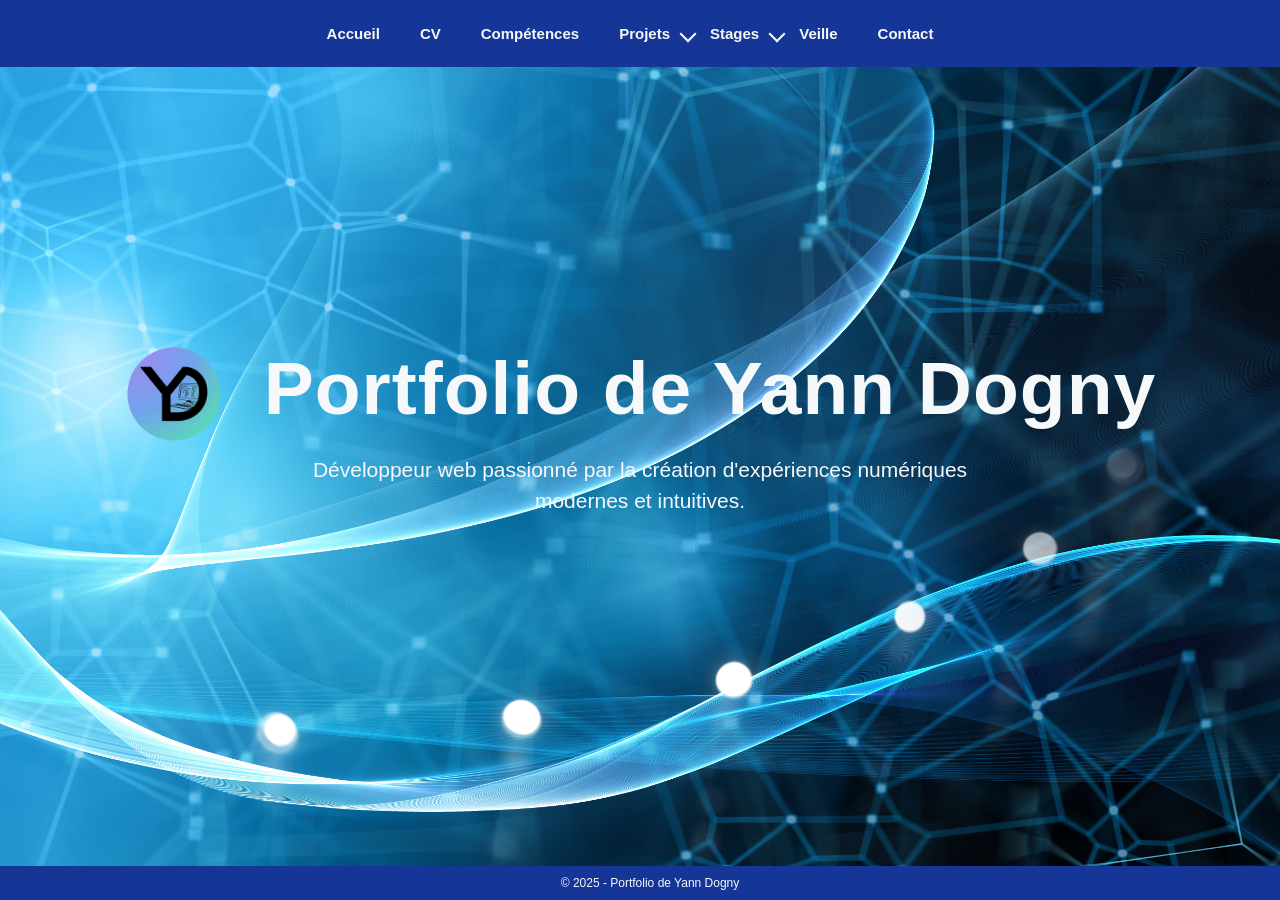
==== index.html @ a9b7611c "Modif menu + ajout des pages aà compléter" ====
<!DOCTYPE html>
<html lang="fr">
<head>
    <meta charset="UTF-8" />
    <meta name="viewport" content="width=device-width, initial-scale=1" />
    <link rel="stylesheet" href="styles/styleAccueil.css" />
    <link rel="icon" type="image/png" href="images/Logo_YD.png" />
    <title>Portfolio - Yann Dogny</title>
</head>
<body>

    <header>
        <nav>
            <ul>
                <li><a href="index.html">Accueil</a></li>
                <li><a href="pages/cv.html">CV</a></li>
                <li><a href="pages/competences.html">Compétences</a></li>
                <li class="menu-item-has-children">
                    <a href="#">Projets <span class="arrow"></span></a>
                    <ul class="sub-menu">
                        <li><a href="pages/projet1.html">Projet 1</a></li>
                        <li><a href="pages/projet2.html">Projet 2</a></li>
                        <li><a href="pages/projet3.html">Projet 3</a></li>
                    </ul>
                </li>
                <li class="menu-item-has-children">
                    <a href="#">Stages <span class="arrow"></span></a>
                    <ul class="sub-menu">
                        <li><a href="pages/stage1.html">Stage 1</a></li>
                        <li><a href="pages/stage2.html">Stage 2</a></li>
                    </ul>
                </li>
                <li><a href="pages/veille.html">Veille</a></li>
                <li><a href="pages/contact.html">Contact</a></li>
            </ul>
        </nav>
    </header>

    <section class="hero">
        <h1>
            <img src="images/Logo_YD.png" alt="Logo" class="logo-hero" />
            Portfolio de Yann Dogny
        </h1>
        <p class="presentation-text">
            Développeur web passionné par la création d'expériences numériques modernes et intuitives.
        </p>
    </section>

    <footer>
        &copy; 2025 - Portfolio de Yann Dogny
    </footer>

    <script>
        document.addEventListener("DOMContentLoaded", function() {
            const menuItems = document.querySelectorAll("nav ul li.menu-item-has-children");

            menuItems.forEach(function(item) {
                const arrow = item.querySelector(".arrow"); // Récupère la flèche

                // Fonction qui gère l'ouverture/fermeture du sous-menu
                function toggleSubMenu(e) {
                    e.stopPropagation(); // Empêcher la propagation de l'événement
                    item.classList.toggle("open");

                    // Fermer les autres sous-menus ouverts
                    menuItems.forEach(function(otherItem) {
                        if (otherItem !== item) {
                            otherItem.classList.remove("open");
                        }
                    });
                }

                // Ajouter un événement de clic sur la flèche uniquement
                if (arrow) {
                    arrow.addEventListener("click", toggleSubMenu);
                }
            });
        });
    </script>
</body>
</html>
---- styles/styleAccueil.css ----
/* Variables de couleurs et de polices */
:root {
    --texte: #f6f8fa;
    --fond-menu: #163697;
    --texte-font: Arial, sans-serif;
    --menu-sous-fond: #2142a5; /* Fond du sous-menu */
    --menu-sous-texte-hover: #000; /* Couleur texte hover sous-menu */
    --flèche-couleur: #f6f8fa; /* Couleur de la flèche */
}

/* Style de base pour le corps et la page */
html, body {
    height: 100%;
    margin: 0;
    padding: 0;
    font-family: var(--texte-font);
    font-size: 15px;
    color: var(--texte);
    display: flex;
    flex-direction: column;
    min-height: 100vh;
}

/* Header fixé en haut */
header {
    background-color: var(--fond-menu);
    width: 100%;
    text-align: center;
    padding: 15px 0;
    flex-shrink: 0;
    position: fixed;
    top: 0;
    left: 0;
    z-index: 1000;
}

/* Navigation */
nav ul {
    list-style: none;
    padding: 0;
    margin: 0;
    display: flex;
    justify-content: center;
}

nav ul li {
    position: relative;
    margin-right: 20px;
}

/* Style des liens de menu */
nav ul li a {
    text-decoration: none;
    color: var(--texte);
    font-weight: bold;
    padding: 10px;
    display: block;
    position: relative;
}

/* Effet au survol du menu principal */
nav ul li a:hover {
    color: #fff;
    background-color: var(--fond-menu);
}

/* Flèche de type "Swipe Up" */
nav ul li.menu-item-has-children .arrow {
    content: "";
    width: 10px;
    height: 10px;
    border-left: 2px solid var(--flèche-couleur);
    border-bottom: 2px solid var(--flèche-couleur);
    position: absolute;
    right: -24px; /* Positionnement à droite du texte */
    top: 50%;
    transform: translateY(-50%) rotate(-45deg); /* Flèche pointant vers le bas au départ */
    transition: transform 0.3s ease;
    margin-right: 10px; /* Ajout d'un espace de 5px à droite de la flèche */
}

/* Lorsque le menu est ouvert, on fait tourner la flèche pour qu'elle pointe vers le haut */
nav ul li.menu-item-has-children.open .arrow {
    transform: translateY(-50%) rotate(135deg); /* Flèche pointe vers le haut */
}

/* Apparence du sous-menu (masqué par défaut) */
nav ul li .sub-menu {
    display: none;
    position: absolute;
    top: 100%;
    left: 0;
    background-color: var(--menu-sous-fond);
    box-shadow: 0 8px 16px rgba(0, 0, 0, 0.1);
    padding: 10px 0;
    list-style-type: none;
    margin: 0;
    width: 220px;
    border-radius: 4px; /* Coins arrondis pour un meilleur design */
    opacity: 0; /* Initialement invisible */
    transition: opacity 0.3s ease; /* Animation pour un déploiement fluide */
}

/* Afficher le sous-menu lorsque le parent est ouvert (via la classe "open") */
nav ul li.open .sub-menu {
    display: block;
    opacity: 1;
}

/* Style des éléments du sous-menu */
nav ul li .sub-menu li a {
    padding: 8px 20px;
    font-weight: normal;
    color: var(--texte);
    display: block;
}

/* Effet de survol du sous-menu */
nav ul li .sub-menu li a:hover {
    background-color: #f0f0f0;
    color: var(--menu-sous-texte-hover);
}

/* Footer fixé en bas */
footer {
    background-color: var(--fond-menu);
    text-align: center;
    padding: 10px;
    font-size: 12px;
    color: var(--texte);
    flex-shrink: 0;
    position: fixed;
    bottom: 0;
    width: 100%;
}

/* Section Hero avec image de fond */
.hero {
    background: url("../images/fond.jpg") no-repeat center center;
    background-size: cover;
    flex-grow: 1;
    margin: 0;
    display: flex;
    flex-direction: column;
    justify-content: center;
    align-items: center;
    box-shadow: 0 4px 24px rgba(30,44,84,0.18);
    text-align: center;
    padding-bottom: 40px;
}

/* Titre principal */
.hero h1 {
    color: var(--texte);
    font-size: 5rem;
    margin: 0 0 10px 0;
    letter-spacing: 1px;
    font-family: Impact, sans-serif;
}

/* Logo dans le h1 */
.logo-hero {
    height: 100px;
    width: 100px;
    vertical-align: middle;
    margin-right: 18px;
}

/* Texte de présentation */
.presentation-text {
    color: var(--texte);
    font-size: 1.4rem;
    max-width: 700px;
    line-height: 1.5;
    margin: 0 20px;
}
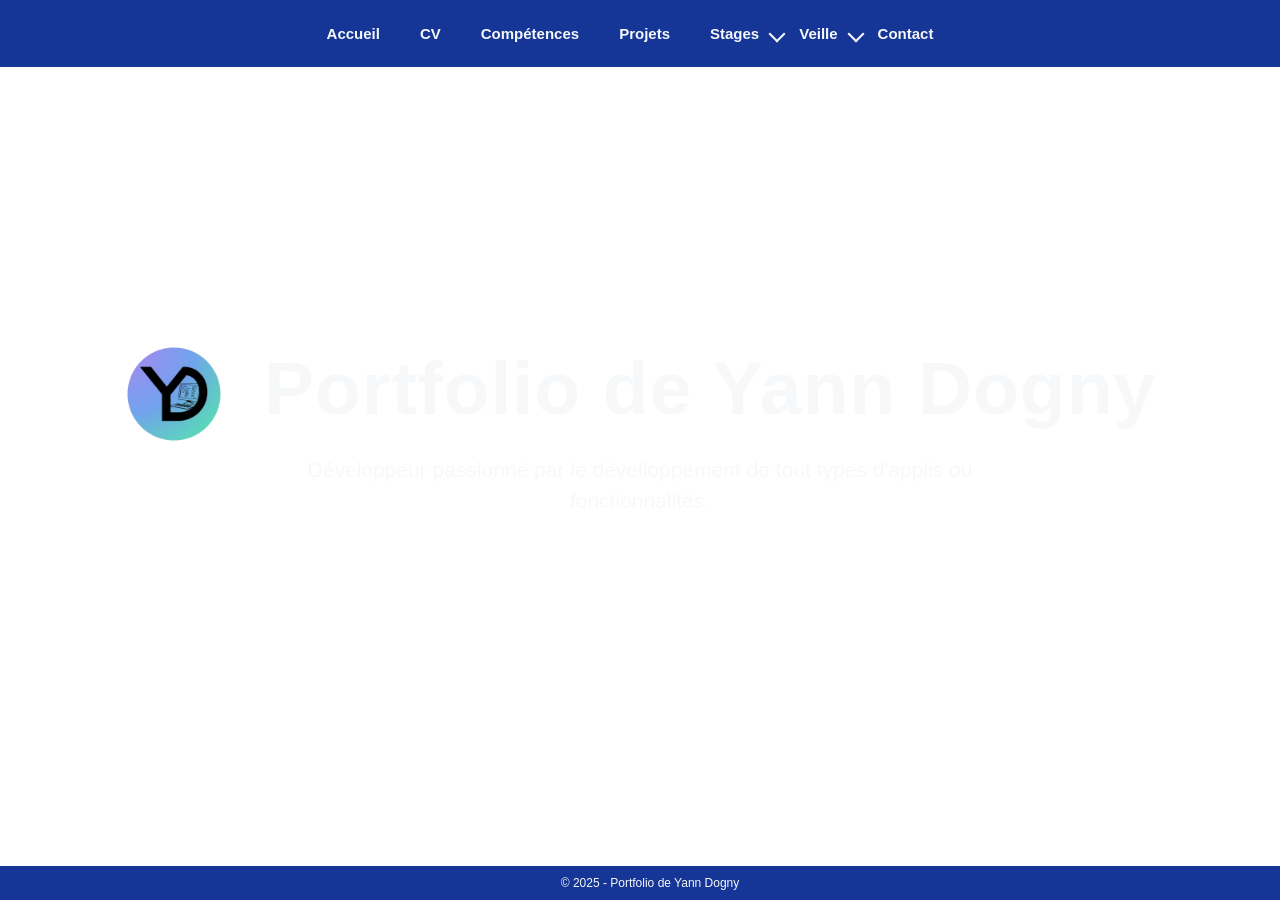
==== commit cdf7fcf1: "ajout diverse page + à finir chaque page et détails" ====
--- a/index.html
+++ b/index.html
@@ -15,22 +15,22 @@
                 <li><a href="index.html">Accueil</a></li>
                 <li><a href="pages/cv.html">CV</a></li>
                 <li><a href="pages/competences.html">Compétences</a></li>
+                <li><a href="pages/projets.html">Projets</span></a></li>
                 <li class="menu-item-has-children">
-                    <a href="#">Projets <span class="arrow"></span></a>
+                        <a href="pages/stages.html">Stages</a>
+                        <span class="arrow"></span>
                     <ul class="sub-menu">
-                        <li><a href="pages/projet1.html">Projet 1</a></li>
-                        <li><a href="pages/projet2.html">Projet 2</a></li>
-                        <li><a href="pages/projet3.html">Projet 3</a></li>
+                        <li><a href="pages/stage1.html">Campus Connecté</a></li>
+                        <li><a href="pages/stage2.html">Stage 2</a></li>
                     </ul>
                 </li>
                 <li class="menu-item-has-children">
-                    <a href="#">Stages <span class="arrow"></span></a>
+                    <a href="#">Veille <span class="arrow"></span></a>
                     <ul class="sub-menu">
-                        <li><a href="pages/stage1.html">Stage 1</a></li>
-                        <li><a href="pages/stage2.html">Stage 2</a></li>
+                        <li><a href="pages/veille1.html">Veille 1ère année</a></li>
+                        <li><a href="pages/veille2.html">Veille 2ème année</a></li>
                     </ul>
                 </li>
-                <li><a href="pages/veille.html">Veille</a></li>
                 <li><a href="pages/contact.html">Contact</a></li>
             </ul>
         </nav>
@@ -42,10 +42,9 @@
             Portfolio de Yann Dogny
         </h1>
         <p class="presentation-text">
-            Développeur web passionné par la création d'expériences numériques modernes et intuitives.
+            Développeur passionné par le dévelloppement de tout types d'applis ou fonctionnalités.
         </p>
     </section>
-
     <footer>
         &copy; 2025 - Portfolio de Yann Dogny
     </footer>
--- a/styles/styleAccueil.css
+++ b/styles/styleAccueil.css
@@ -136,7 +136,8 @@
 
 /* Section Hero avec image de fond */
 .hero {
-    background: url("../images/fond.jpg") no-repeat center center;
+    background: linear-gradient(#081b575b),
+                url("../images/fond.jpg") no-repeat center center;
     background-size: cover;
     flex-grow: 1;
     margin: 0;
@@ -174,3 +175,4 @@
     line-height: 1.5;
     margin: 0 20px;
 }
+
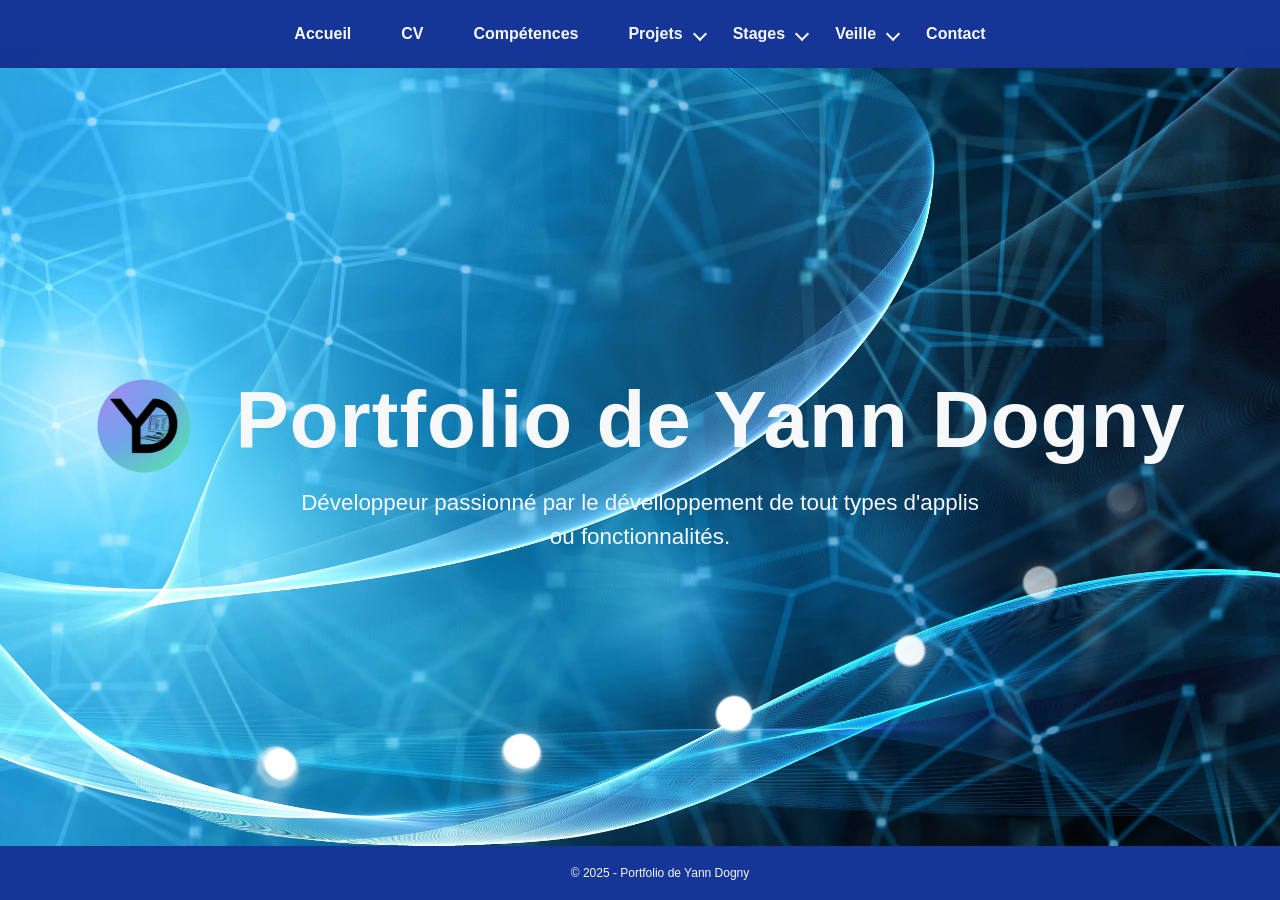
==== commit 0a457ff5: "Avancement du portfolio" ====
--- a/index.html
+++ b/index.html
@@ -6,6 +6,8 @@
     <link rel="stylesheet" href="styles/styleAccueil.css" />
     <link rel="icon" type="image/png" href="images/Logo_YD.png" />
     <title>Portfolio - Yann Dogny</title>
+    <link rel="preload" as="image" href="images/Logo_YD.png">
+    <link rel="preload" as="image" href="images/fond.jpg">
 </head>
 <body>
 
@@ -15,20 +17,26 @@
                 <li><a href="index.html">Accueil</a></li>
                 <li><a href="pages/cv.html">CV</a></li>
                 <li><a href="pages/competences.html">Compétences</a></li>
-                <li><a href="pages/projets.html">Projets</span></a></li>
+                <li class="menu-item-has-children">
+                        <a href="pages/projets.html">Projets</a>
+                        <span class="arrow"></span>
+                    <ul class="sub-menu">
+                        <li><a href="pages/projets/projetFa.html">Projet Fâ</a></li>
+                        <li><a href="pages/projets/gestionCom.html">Gestion Commandes V2</a></li>
+                    </ul>
+                </li>
                 <li class="menu-item-has-children">
                         <a href="pages/stages.html">Stages</a>
                         <span class="arrow"></span>
                     <ul class="sub-menu">
-                        <li><a href="pages/stage1.html">Campus Connecté</a></li>
-                        <li><a href="pages/stage2.html">Stage 2</a></li>
+                        <li><a href="pages/stages/campusConnecte.html">Campus Connecté</a></li>
                     </ul>
                 </li>
                 <li class="menu-item-has-children">
                     <a href="#">Veille <span class="arrow"></span></a>
                     <ul class="sub-menu">
-                        <li><a href="pages/veille1.html">Veille 1ère année</a></li>
-                        <li><a href="pages/veille2.html">Veille 2ème année</a></li>
+                        <li><a href="pages/veilles/veille1.html">Veille 1ère année</a></li>
+                        <li><a href="pages/veilles/veille2.html">Veille 2ème année</a></li>
                     </ul>
                 </li>
                 <li><a href="pages/contact.html">Contact</a></li>
--- a/styles/styleAccueil.css
+++ b/styles/styleAccueil.css
@@ -1,131 +1,160 @@
-/* Variables de couleurs et de polices */
+/* =================== VARIABLES GLOBALES =================== */
 :root {
     --texte: #f6f8fa;
+    --fond: #6291e9;
     --fond-menu: #163697;
+    --section-bg: #6291e9;
+    --h2-color: #1e48c5;
+    --h1-font: 'Georgia', serif;
     --texte-font: Arial, sans-serif;
-    --menu-sous-fond: #2142a5; /* Fond du sous-menu */
-    --menu-sous-texte-hover: #000; /* Couleur texte hover sous-menu */
-    --flèche-couleur: #f6f8fa; /* Couleur de la flèche */
-}
-
-/* Style de base pour le corps et la page */
+}
+
+/* =================== RESET =================== */
 html, body {
     height: 100%;
     margin: 0;
     padding: 0;
+}
+
+body {
     font-family: var(--texte-font);
     font-size: 15px;
     color: var(--texte);
+    background-color: var(--fond);
+    min-height: 100vh;
     display: flex;
     flex-direction: column;
-    min-height: 100vh;
-}
-
-/* Header fixé en haut */
+}
+
+/* =================== HEADER =================== */
+#header-container {
+    position: fixed;
+    top: 0;
+    left: 0;
+    width: 100%;
+    z-index: 1000;
+}
+
+/* ---- HERO ---- */
+.hero {
+    height: 20vh;
+    background: url("../images/fond.webp") no-repeat center center;
+    background-size: cover;
+    display: flex;
+    justify-content: center;
+    align-items: center;
+    box-shadow: 0 4px 24px rgba(30,44,84,0.18);
+}
+
+.hero h1 {
+    color: var(--texte);
+    font-size: 4rem;
+    margin-bottom: 12px;
+    letter-spacing: 1px;
+    font-family: Impact, sans-serif;
+}
+
+.logo-hero {
+    height: 80px;
+    width: 80px;
+    vertical-align: middle;
+    margin-right: 18px;
+}
+
+/* ---- MENU ---- */
 header {
     background-color: var(--fond-menu);
     width: 100%;
     text-align: center;
     padding: 15px 0;
-    flex-shrink: 0;
-    position: fixed;
-    top: 0;
-    left: 0;
-    z-index: 1000;
-}
-
-/* Navigation */
+    transition: all 0.3s ease;
+}
+
 nav ul {
     list-style: none;
     padding: 0;
     margin: 0;
     display: flex;
     justify-content: center;
+    flex-wrap: wrap;
 }
 
 nav ul li {
     position: relative;
-    margin-right: 20px;
-}
-
-/* Style des liens de menu */
+    margin: 0 15px;
+}
+
 nav ul li a {
+    font-family: Arial, sans-serif;
+    font-size: 16px;
+    color: var(--texte);
     text-decoration: none;
-    color: var(--texte);
     font-weight: bold;
     padding: 10px;
     display: block;
-    position: relative;
-}
-
-/* Effet au survol du menu principal */
+    transition: color 0.3s;
+}
+
 nav ul li a:hover {
-    color: #fff;
-    background-color: var(--fond-menu);
-}
-
-/* Flèche de type "Swipe Up" */
+    color: #dcdcdc;
+}
+
+/* ---- Flèche pour les menus déroulants ---- */
 nav ul li.menu-item-has-children .arrow {
-    content: "";
-    width: 10px;
-    height: 10px;
-    border-left: 2px solid var(--flèche-couleur);
-    border-bottom: 2px solid var(--flèche-couleur);
+    width: 8px;
+    height: 8px;
+    border-left: 2px solid white;
+    border-bottom: 2px solid white;
     position: absolute;
-    right: -24px; /* Positionnement à droite du texte */
+    right: -12px;
     top: 50%;
-    transform: translateY(-50%) rotate(-45deg); /* Flèche pointant vers le bas au départ */
+    transform: translateY(-50%) rotate(-45deg);
     transition: transform 0.3s ease;
-    margin-right: 10px; /* Ajout d'un espace de 5px à droite de la flèche */
-}
-
-/* Lorsque le menu est ouvert, on fait tourner la flèche pour qu'elle pointe vers le haut */
+}
+
 nav ul li.menu-item-has-children.open .arrow {
-    transform: translateY(-50%) rotate(135deg); /* Flèche pointe vers le haut */
-}
-
-/* Apparence du sous-menu (masqué par défaut) */
+    transform: translateY(-50%) rotate(135deg);
+}
+
+/* ---- Sous-menu ---- */
 nav ul li .sub-menu {
     display: none;
     position: absolute;
     top: 100%;
     left: 0;
-    background-color: var(--menu-sous-fond);
-    box-shadow: 0 8px 16px rgba(0, 0, 0, 0.1);
+    background-color: #1b3ba0;
+    list-style-type: none;
+    margin: 0;
     padding: 10px 0;
-    list-style-type: none;
-    margin: 0;
-    width: 220px;
-    border-radius: 4px; /* Coins arrondis pour un meilleur design */
-    opacity: 0; /* Initialement invisible */
-    transition: opacity 0.3s ease; /* Animation pour un déploiement fluide */
-}
-
-/* Afficher le sous-menu lorsque le parent est ouvert (via la classe "open") */
+    border-radius: 4px;
+    width: 200px;
+    opacity: 0;
+    transition: opacity 0.3s ease;
+    box-shadow: 0 8px 16px rgba(0,0,0,0.1);
+    z-index: 999;
+}
+
 nav ul li.open .sub-menu {
     display: block;
     opacity: 1;
 }
 
-/* Style des éléments du sous-menu */
 nav ul li .sub-menu li a {
     padding: 8px 20px;
-    font-weight: normal;
-    color: var(--texte);
+    color: white;
     display: block;
 }
 
-/* Effet de survol du sous-menu */
 nav ul li .sub-menu li a:hover {
     background-color: #f0f0f0;
-    color: var(--menu-sous-texte-hover);
+    color: black;
 }
 
 /* Footer fixé en bas */
 footer {
     background-color: var(--fond-menu);
     text-align: center;
-    padding: 10px;
+    padding: 20px;
     font-size: 12px;
     color: var(--texte);
     flex-shrink: 0;
@@ -137,7 +166,7 @@
 /* Section Hero avec image de fond */
 .hero {
     background: linear-gradient(#081b575b),
-                url("../images/fond.jpg") no-repeat center center;
+                url("../images/fond.webp") no-repeat center center;
     background-size: cover;
     flex-grow: 1;
     margin: 0;
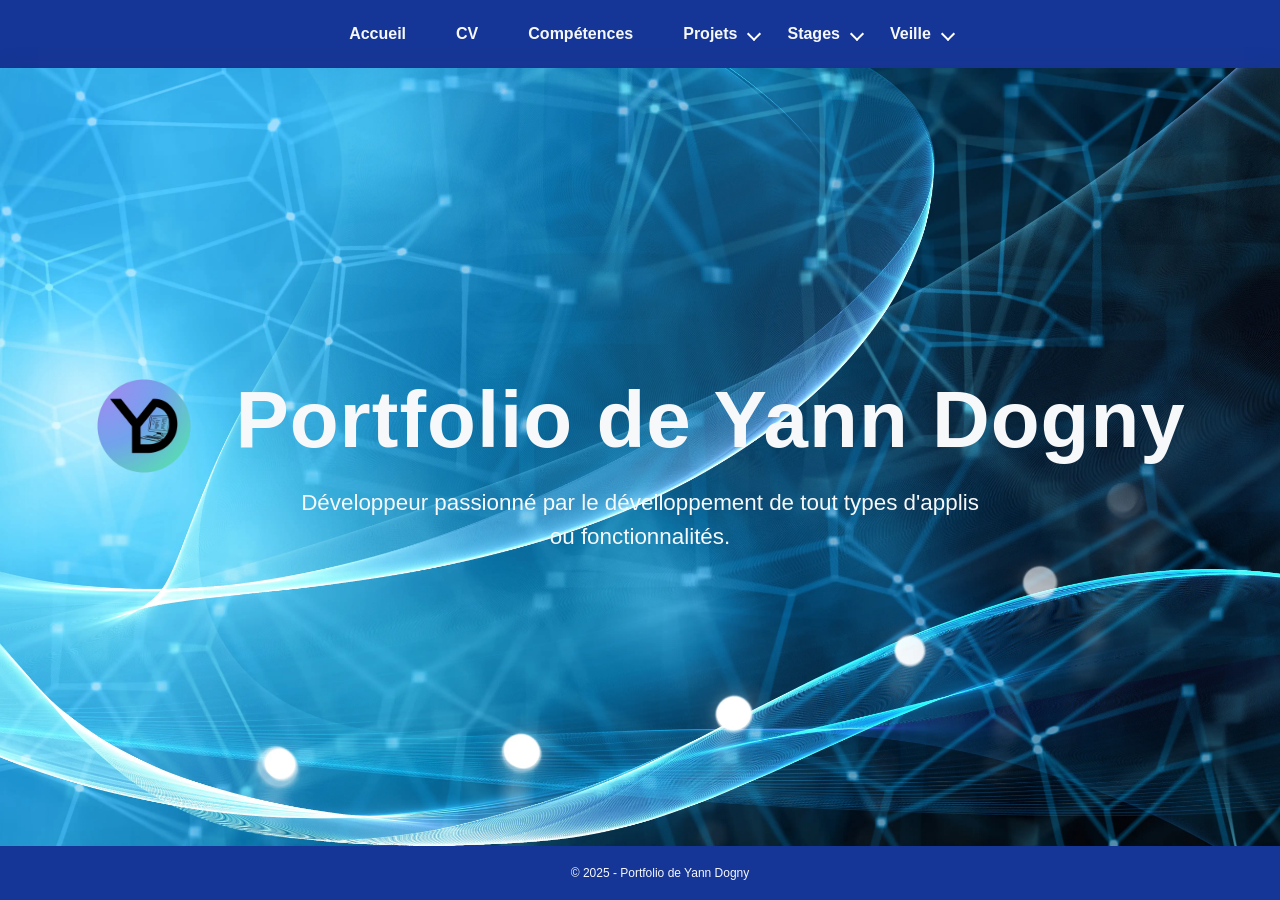
==== commit ea8957bf: "Structure principale + styles applicaples à plusieurs pages" ====
--- a/index.html
+++ b/index.html
@@ -10,7 +10,6 @@
     <link rel="preload" as="image" href="images/fond.jpg">
 </head>
 <body>
-
     <header>
         <nav>
             <ul>
@@ -39,11 +38,9 @@
                         <li><a href="pages/veilles/veille2.html">Veille 2ème année</a></li>
                     </ul>
                 </li>
-                <li><a href="pages/contact.html">Contact</a></li>
             </ul>
         </nav>
     </header>
-
     <section class="hero">
         <h1>
             <img src="images/Logo_YD.png" alt="Logo" class="logo-hero" />
@@ -56,28 +53,20 @@
     <footer>
         &copy; 2025 - Portfolio de Yann Dogny
     </footer>
-
     <script>
         document.addEventListener("DOMContentLoaded", function() {
             const menuItems = document.querySelectorAll("nav ul li.menu-item-has-children");
-
             menuItems.forEach(function(item) {
-                const arrow = item.querySelector(".arrow"); // Récupère la flèche
-
-                // Fonction qui gère l'ouverture/fermeture du sous-menu
+                const arrow = item.querySelector(".arrow");
                 function toggleSubMenu(e) {
-                    e.stopPropagation(); // Empêcher la propagation de l'événement
+                    e.stopPropagation();
                     item.classList.toggle("open");
-
-                    // Fermer les autres sous-menus ouverts
                     menuItems.forEach(function(otherItem) {
                         if (otherItem !== item) {
                             otherItem.classList.remove("open");
                         }
                     });
                 }
-
-                // Ajouter un événement de clic sur la flèche uniquement
                 if (arrow) {
                     arrow.addEventListener("click", toggleSubMenu);
                 }
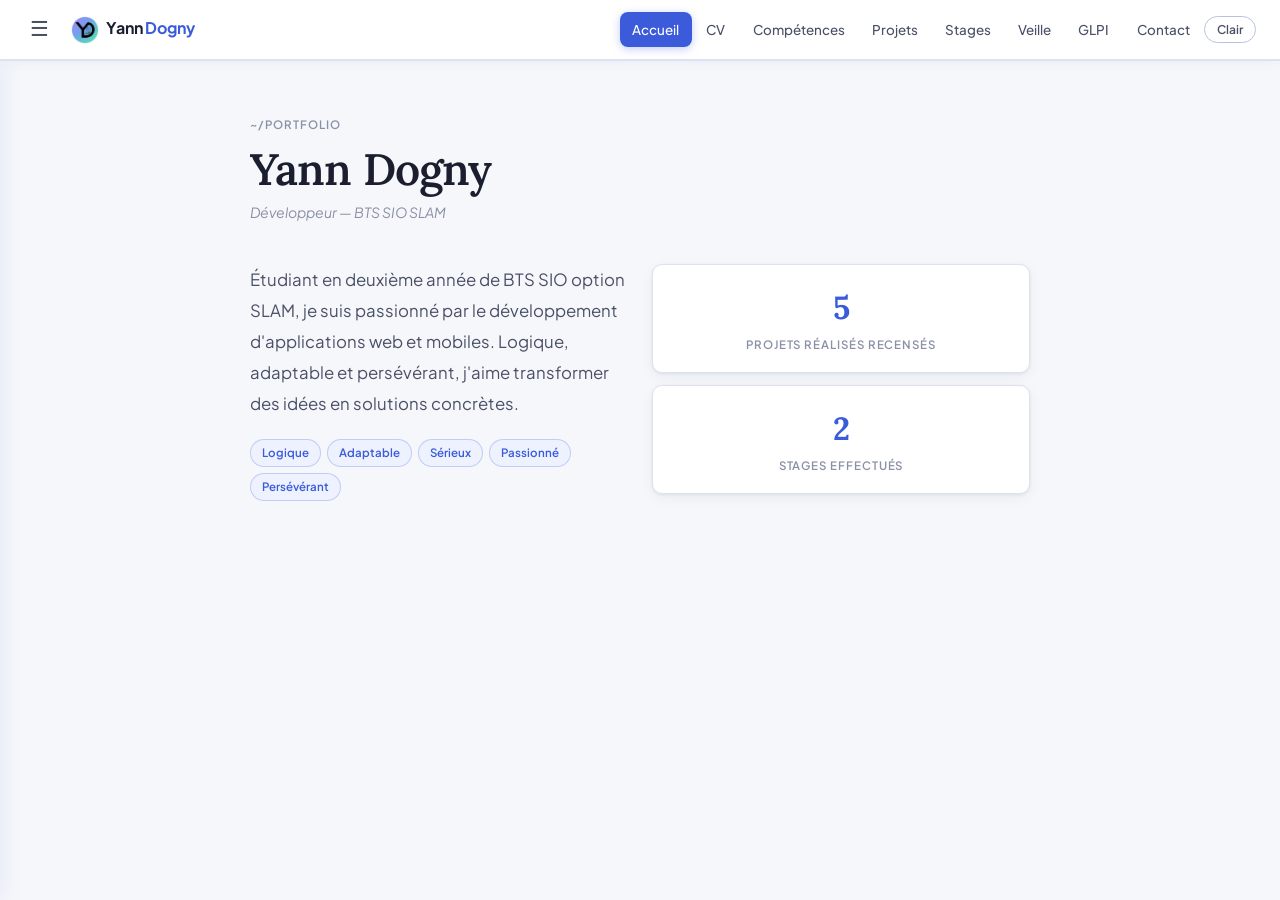
==== commit ea9846e6: "Portfolio-V-Final" ====
--- a/index.html
+++ b/index.html
@@ -1,77 +1,149 @@
 <!DOCTYPE html>
 <html lang="fr">
 <head>
-    <meta charset="UTF-8" />
-    <meta name="viewport" content="width=device-width, initial-scale=1" />
-    <link rel="stylesheet" href="styles/styleAccueil.css" />
-    <link rel="icon" type="image/png" href="images/Logo_YD.png" />
-    <title>Portfolio - Yann Dogny</title>
-    <link rel="preload" as="image" href="images/Logo_YD.png">
-    <link rel="preload" as="image" href="images/fond.jpg">
+  <meta charset="UTF-8"/>
+  <link rel="icon" type="image/png" href="image/Logo_YD.png"/>
+  <meta name="viewport" content="width=device-width, initial-scale=1.0"/>
+  <title>Portfolio Yann Dogny</title>
+  <link rel="stylesheet" href="style.css"/>
+
 </head>
 <body>
-    <header>
-        <nav>
-            <ul>
-                <li><a href="index.html">Accueil</a></li>
-                <li><a href="pages/cv.html">CV</a></li>
-                <li><a href="pages/competences.html">Compétences</a></li>
-                <li class="menu-item-has-children">
-                        <a href="pages/projets.html">Projets</a>
-                        <span class="arrow"></span>
-                    <ul class="sub-menu">
-                        <li><a href="pages/projets/projetFa.html">Projet Fâ</a></li>
-                        <li><a href="pages/projets/gestionCom.html">Gestion Commandes V2</a></li>
-                    </ul>
-                </li>
-                <li class="menu-item-has-children">
-                        <a href="pages/stages.html">Stages</a>
-                        <span class="arrow"></span>
-                    <ul class="sub-menu">
-                        <li><a href="pages/stages/campusConnecte.html">Campus Connecté</a></li>
-                    </ul>
-                </li>
-                <li class="menu-item-has-children">
-                    <a href="#">Veille <span class="arrow"></span></a>
-                    <ul class="sub-menu">
-                        <li><a href="pages/veilles/veille1.html">Veille 1ère année</a></li>
-                        <li><a href="pages/veilles/veille2.html">Veille 2ème année</a></li>
-                    </ul>
-                </li>
-            </ul>
-        </nav>
-    </header>
-    <section class="hero">
-        <h1>
-            <img src="images/Logo_YD.png" alt="Logo" class="logo-hero" />
-            Portfolio de Yann Dogny
-        </h1>
-        <p class="presentation-text">
-            Développeur passionné par le dévelloppement de tout types d'applis ou fonctionnalités.
-        </p>
-    </section>
-    <footer>
-        &copy; 2025 - Portfolio de Yann Dogny
-    </footer>
-    <script>
-        document.addEventListener("DOMContentLoaded", function() {
-            const menuItems = document.querySelectorAll("nav ul li.menu-item-has-children");
-            menuItems.forEach(function(item) {
-                const arrow = item.querySelector(".arrow");
-                function toggleSubMenu(e) {
-                    e.stopPropagation();
-                    item.classList.toggle("open");
-                    menuItems.forEach(function(otherItem) {
-                        if (otherItem !== item) {
-                            otherItem.classList.remove("open");
-                        }
-                    });
-                }
-                if (arrow) {
-                    arrow.addEventListener("click", toggleSubMenu);
-                }
-            });
-        });
-    </script>
+
+<!-- TOPBAR -->
+<header class="topbar">
+  <button class="sidebar-toggle" onclick="toggleSidebar()" aria-label="Menu">☰</button>
+  <a href="index.html" class="topbar-brand"><img src="image/Logo_YD.png" alt="YD" style="height:28px;width:28px;border-radius:50%;object-fit:cover;margin-right:7px;vertical-align:middle;flex-shrink:0"/>Yann <span>Dogny</span></a>
+    <ul class="topbar-nav">
+    <li><a href="index.html" class="active">Accueil</a></li>
+    <li><a href="pages/cv.html" class="">CV</a></li>
+    <li><a href="pages/competences.html" class="">Compétences</a></li>
+    <li><a href="pages/projets.html" class="">Projets</a></li>
+    <li><a href="pages/stages.html" class="">Stages</a></li>
+    <li><a href="pages/veille.html" class="">Veille</a></li>
+    <li><a href="pages/glpi.html" class="">GLPI</a></li>
+    <li><a href="pages/contact.html" class="">Contact</a></li>
+  <button class="theme-toggle" onclick="toggleTheme()" id="topbar-theme-btn" aria-label="Changer le thème">
+    <span class="toggle-label" id="topbar-theme-label">Clair</span>
+  </button>
+  </ul>
+</header>
+
+<!-- SIDEBAR OVERLAY -->
+<div class="sidebar-overlay" id="overlay"></div>
+
+<!-- SIDEBAR DRAWER -->
+<nav class="sidebar" id="sidebar">
+  <div style="display:flex;align-items:center;gap:9px;padding:0.75rem 0.75rem 0.65rem;border-bottom:1px solid var(--border);margin-bottom:0.5rem"><img src="image/Logo_YD.png" alt="YD" style="height:34px;width:34px;border-radius:50%;object-fit:cover;flex-shrink:0"/><div><div style="font-size:0.875rem;font-weight:700;color:var(--ink);line-height:1.2">Yann Dogny</div><div style="font-size:0.68rem;color:var(--ink3)">BTS SIO SLAM</div></div></div>
+    <div class="sidebar-section-label">Navigation</div>
+  <a href="index.html" class="nav-link active">Accueil</a>
+  <a href="pages/cv.html" class="nav-link">CV</a>
+  <a href="pages/competences.html" class="nav-link">Compétences</a>
+  <a href="pages/projets.html" class="nav-link">Projets</a>
+  <a href="pages/stages.html" class="nav-link">Stages</a>
+  <a href="pages/veille.html" class="nav-link">Veille</a>
+  <a href="pages/glpi.html" class="nav-link">GLPI</a>
+  <a href="pages/contact.html" class="nav-link">Contact</a>
+
+
+  <div class="sidebar-divider"></div>
+  <button class="sidebar-theme-toggle" onclick="toggleTheme()" id="sidebar-theme-btn" aria-label="Changer le thème">
+    <span id="sidebar-theme-label">Mode sombre</span>
+    <span class="tgl-track"><span class="tgl-thumb"></span></span>
+  </button>
+
+</nav>
+
+<!-- MAIN -->
+<main class="main">
+
+  <div class="page-header" style="padding-top:1rem">
+    <div class="breadcrumb">~/portfolio</div>
+    <h1>Yann Dogny</h1>
+    <p class="sub">Développeur — BTS SIO SLAM</p>
+  </div>
+
+  <div style="display:grid;grid-template-columns:1fr 1fr;gap:1.5rem;margin-bottom:2.5rem">
+    <div>
+      <p style="font-size:1.05rem;color:var(--ink2);line-height:1.85;margin-bottom:1.25rem">
+        Étudiant en deuxième année de BTS SIO option SLAM, je suis passionné par le développement d'applications web et mobiles. Logique, adaptable et persévérant, j'aime transformer des idées en solutions concrètes.
+      </p>
+      <div class="tags">
+        <span class="tag accent">Logique</span>
+        <span class="tag accent">Adaptable</span>
+        <span class="tag accent">Sérieux</span>
+        <span class="tag accent">Passionné</span>
+        <span class="tag accent">Persévérant</span>
+      </div>
+    </div>
+    <div style="display:flex;flex-direction:column;gap:0.75rem">
+      <div style="background:var(--bg2);border:1px solid var(--border);border-radius:var(--radius);padding:1.1rem 1.25rem;box-shadow:var(--shadow);text-align:center">
+        <div style="font-size:2rem;font-weight:700;color:var(--accent);font-family:var(--serif);letter-spacing:-0.03em">5</div>
+        <div style="font-size:0.72rem;font-weight:600;text-transform:uppercase;letter-spacing:0.08em;color:var(--ink3);margin-top:0.15rem">Projets réalisés recensés</div>
+      </div>
+      <div style="background:var(--bg2);border:1px solid var(--border);border-radius:var(--radius);padding:1.1rem 1.25rem;box-shadow:var(--shadow);text-align:center">
+        <div style="font-size:2rem;font-weight:700;color:var(--accent);font-family:var(--serif);letter-spacing:-0.03em">2</div>
+        <div style="font-size:0.72rem;font-weight:600;text-transform:uppercase;letter-spacing:0.08em;color:var(--ink3);margin-top:0.15rem">Stages effectués</div>
+      </div>
+    </div>
+  </div>
+
+  
+</main>
+
+<div class="toast" id="toast"></div>
+<script>
+/* ── Theme ── */
+(function(){
+  const saved = localStorage.getItem('theme');
+  if(saved === 'dark' || (!saved && window.matchMedia('(prefers-color-scheme: dark)').matches)){
+    document.documentElement.setAttribute('data-theme','dark');
+  }
+})();
+
+function syncThemeButtons(){
+  const dark = document.documentElement.getAttribute('data-theme') === 'dark';
+  const tl = document.getElementById('topbar-theme-label');
+  const sl = document.getElementById('sidebar-theme-label');
+  if(tl){ tl.textContent = dark ? 'Sombre' : 'Clair'; }
+  if(sl){ sl.textContent = dark ? 'Mode clair' : 'Mode sombre'; }
+}
+
+function toggleTheme(){
+  const dark = document.documentElement.getAttribute('data-theme') === 'dark';
+  document.documentElement.setAttribute('data-theme', dark ? 'light' : 'dark');
+  localStorage.setItem('theme', dark ? 'light' : 'dark');
+  syncThemeButtons();
+}
+
+document.addEventListener('DOMContentLoaded', syncThemeButtons);
+
+/* ── Sidebar ── */
+function toggleSidebar(){
+  document.getElementById('sidebar').classList.toggle('open');
+  document.getElementById('overlay').classList.toggle('open');
+}
+document.getElementById('overlay').addEventListener('click',()=>{
+  document.getElementById('sidebar').classList.remove('open');
+  document.getElementById('overlay').classList.remove('open');
+});
+
+/* ── Toast / copy ── */
+function showToast(msg){
+  const t=document.getElementById('toast');
+  t.textContent=msg; t.classList.add('show');
+  setTimeout(()=>t.classList.remove('show'),2200);
+}
+function copyText(e,text){
+  e.preventDefault(); e.stopPropagation();
+  navigator.clipboard.writeText(text).then(()=>showToast('✓ Copié !'));
+}
+function toggleDetail(id){
+  const el=document.getElementById('dp-'+id);
+  const btn=el.previousElementSibling;
+  el.classList.toggle('open');
+  btn.innerHTML=el.classList.contains('open')?'✕ Fermer':'› Détails';
+}
+</script>
 </body>
-</html>
+</html>
--- a/style.css
+++ b/style.css
@@ -0,0 +1,595 @@
+@import url('https://fonts.googleapis.com/css2?family=Plus+Jakarta+Sans:wght@300;400;500;600;700&family=Lora:ital,wght@0,400;0,600;1,400&display=swap');
+
+*, *::before, *::after { box-sizing: border-box; margin: 0; padding: 0; }
+
+:root {
+  /* ── Palette principale ── */
+  --bg:          #F5F7FA;
+  --bg2:         #FFFFFF;
+  --bg3:         #EEF1F7;
+  --border:      #DDE2EE;
+  --border2:     #B8C2DC;
+
+  /* ── Texte ── */
+  --ink:         #1A1E2E;
+  --ink2:        #4A5068;
+  --ink3:        #8A90A8;
+
+  /* ── Accent principal : bleu indigo ── */
+  --accent:      #3B5BDB;
+  --accent-bg:   #EEF2FF;
+  --accent2:     #1E40AF;
+
+  /* ── Accent secondaire : violet ── */
+  --purple:      #7C3AED;
+  --purple-bg:   #F3EEFF;
+
+  /* ── Accent tertiaire : teal ── */
+  --teal:        #0E9488;
+  --teal-bg:     #ECFDF8;
+
+  /* ── Blocs compétences ── */
+  --bloc1-bg:    #EEF2FF;  --bloc1-txt: #3B5BDB;
+  --bloc2-bg:    #ECFDF8;  --bloc2-txt: #0E9488;
+  --bloc3-bg:    #FFF7ED;  --bloc3-txt: #C2410C;
+
+  /* ── Tags ── */
+  --tag-bg:      #EEF1F7;
+  --tag-text:    #3B4468;
+
+  /* ── Misc ── */
+  --sidebar-w:   240px;
+  --topbar-h:    60px;
+  --sans:        'Plus Jakarta Sans', system-ui, sans-serif;
+  --serif:       'Lora', Georgia, serif;
+  --radius:      10px;
+  --shadow:      0 1px 3px rgba(26,30,46,0.07), 0 4px 14px rgba(26,30,46,0.05);
+  --shadow-md:   0 4px 20px rgba(59,91,219,0.10);
+}
+
+html { scroll-behavior: smooth; }
+body {
+  font-family: var(--sans);
+  background: var(--bg);
+  color: var(--ink);
+  min-height: 100vh;
+  font-size: 15px;
+  line-height: 1.6;
+  -webkit-font-smoothing: antialiased;
+}
+
+/* ───────────── TOPBAR ───────────── */
+.topbar {
+  position: fixed; top: 0; left: 0; right: 0; z-index: 200;
+  height: var(--topbar-h);
+  background: rgba(255,255,255,0.94);
+  backdrop-filter: blur(12px);
+  border-bottom: 1px solid var(--border);
+  display: flex; align-items: center;
+  padding: 0 1.5rem;
+  gap: 1rem;
+  box-shadow: 0 1px 0 var(--border), 0 2px 12px rgba(59,91,219,0.06);
+}
+.topbar-brand {
+  font-weight: 700;
+  font-size: 1rem;
+  color: var(--ink);
+  text-decoration: none;
+  white-space: nowrap;
+  letter-spacing: -0.01em;
+}
+.topbar-brand span { color: var(--accent); }
+
+.topbar-nav {
+  display: flex; align-items: center; gap: 0.1rem;
+  list-style: none;
+  margin-left: auto;
+}
+.topbar-nav a {
+  display: inline-flex; align-items: center;
+  padding: 0.4rem 0.8rem;
+  font-size: 0.84rem; font-weight: 500;
+  color: var(--ink2);
+  text-decoration: none;
+  border-radius: 8px;
+  transition: background 0.15s, color 0.15s;
+  white-space: nowrap;
+}
+.topbar-nav a:hover  { background: var(--accent-bg); color: var(--accent); }
+.topbar-nav a.active {
+  background: var(--accent);
+  color: #fff;
+  box-shadow: 0 2px 8px rgba(59,91,219,0.30);
+}
+
+/* sidebar toggle */
+.sidebar-toggle {
+  display: none;
+  background: none; border: none; cursor: pointer;
+  padding: 6px; color: var(--ink2);
+  font-size: 1.3rem; line-height: 1;
+  border-radius: 6px;
+  transition: background 0.15s;
+}
+.sidebar-toggle:hover { background: var(--bg3); }
+
+/* ───────────── SIDEBAR ───────────── */
+.sidebar-overlay {
+  display: none;
+  position: fixed; inset: 0; z-index: 150;
+  background: rgba(26,30,46,0.35);
+  backdrop-filter: blur(3px);
+}
+.sidebar-overlay.open { display: block; }
+
+.sidebar {
+  position: fixed; top: var(--topbar-h); left: 0; bottom: 0;
+  z-index: 160;
+  width: var(--sidebar-w);
+  background: var(--bg2);
+  border-right: 1px solid var(--border);
+  padding: 1.25rem 0.75rem;
+  display: flex; flex-direction: column; gap: 0.2rem;
+  transform: translateX(-100%);
+  transition: transform 0.28s cubic-bezier(0.4,0,0.2,1);
+  box-shadow: 4px 0 20px rgba(59,91,219,0.08);
+}
+.sidebar.open { transform: translateX(0); }
+
+.sidebar-section-label {
+  font-size: 0.67rem; font-weight: 700;
+  text-transform: uppercase; letter-spacing: 0.12em;
+  color: var(--ink3); padding: 0.5rem 0.75rem 0.35rem;
+}
+.sidebar a {
+  display: flex; align-items: center;
+  padding: 0.52rem 0.75rem;
+  font-size: 0.875rem; font-weight: 500;
+  color: var(--ink2); text-decoration: none;
+  border-radius: 8px;
+  transition: background 0.15s, color 0.15s;
+}
+.sidebar a:hover  { background: var(--accent-bg); color: var(--accent); }
+.sidebar a.active {
+  background: var(--accent);
+  color: #fff;
+  box-shadow: 0 2px 8px rgba(59,91,219,0.25);
+}
+
+/* ───────────── MAIN ───────────── */
+.main {
+  padding-top: calc(var(--topbar-h) + 2.5rem);
+  padding-bottom: 4rem;
+  padding-left: 2.5rem;
+  padding-right: 2.5rem;
+  max-width: 860px;
+  margin: 0 auto;
+}
+
+/* ───────────── PAGE HEADER ───────────── */
+.page-header { margin-bottom: 2.5rem; }
+.breadcrumb {
+  font-size: 0.72rem; font-weight: 600;
+  text-transform: uppercase; letter-spacing: 0.09em;
+  color: var(--ink3); margin-bottom: 0.6rem;
+}
+.breadcrumb span { color: var(--accent); }
+.page-header h1 {
+  font-family: var(--serif);
+  font-size: clamp(2rem, 5vw, 2.75rem);
+  font-weight: 600; color: var(--ink);
+  letter-spacing: -0.02em; line-height: 1.15;
+  margin-bottom: 0.4rem;
+}
+.page-header .sub {
+  font-size: 0.88rem; color: var(--ink3); font-style: italic;
+}
+
+/* ───────────── SECTION LABEL ───────────── */
+.section-label {
+  font-size: 0.7rem; font-weight: 700;
+  text-transform: uppercase; letter-spacing: 0.11em;
+  color: var(--accent); margin-bottom: 1rem;
+  display: flex; align-items: center; gap: 0.5rem;
+}
+.section-label::before {
+  content: ''; width: 18px; height: 2px;
+  background: var(--accent); border-radius: 2px;
+}
+
+hr.soft { border: none; border-top: 1px solid var(--border); margin: 2.25rem 0; }
+
+/* ───────────── CARDS ───────────── */
+.card {
+  background: var(--bg2);
+  border: 1px solid var(--border);
+  border-radius: var(--radius);
+  padding: 1.5rem;
+  box-shadow: var(--shadow);
+}
+
+/* ───────────── TAGS ───────────── */
+.tags { display: flex; flex-wrap: wrap; gap: 0.35rem; }
+.tag {
+  font-size: 0.72rem; font-weight: 600;
+  padding: 0.25rem 0.7rem;
+  background: var(--tag-bg); color: var(--tag-text);
+  border-radius: 100px;
+  border: 1px solid var(--border);
+}
+.tag.accent { background: var(--accent-bg); color: var(--accent); border-color: rgba(59,91,219,0.25); }
+.tag.blue   { background: var(--purple-bg); color: var(--purple); border-color: rgba(124,58,237,0.2); }
+
+/* ───────────── TIMELINE ───────────── */
+.timeline { position: relative; padding-left: 1.5rem; }
+.timeline::before { content:''; position:absolute; left:0; top:4px; bottom:0; width:2px; background: linear-gradient(to bottom, var(--accent), var(--border)); border-radius:2px; }
+.tl-item { position:relative; margin-bottom:2rem; }
+.tl-item::before {
+  content:''; position:absolute; left:-1.5rem; top:5px;
+  width:8px; height:8px; border-radius:50%;
+  background: var(--accent); border:2px solid var(--bg2);
+  transform:translateX(-3px);
+  box-shadow: 0 0 0 3px var(--accent-bg);
+}
+.tl-item .period { font-size:0.72rem; color:var(--accent); font-weight:600; letter-spacing:0.04em; margin-bottom:0.3rem; }
+.tl-item h3 { font-size:1rem; font-weight:600; color:var(--ink); margin-bottom:0.2rem; }
+.tl-item .org { font-size:0.82rem; color:var(--ink3); margin-bottom:0.55rem; }
+.tl-item p { font-size:0.85rem; color:var(--ink2); line-height:1.75; }
+.ttype {
+  display:inline-block; font-size:0.65rem; font-weight:700;
+  letter-spacing:0.09em; text-transform:uppercase;
+  padding:0.18rem 0.65rem; border-radius:100px; margin-bottom:0.5rem;
+}
+.ttype.edu { background: var(--accent-bg); color: var(--accent); }
+.ttype.exp { background: var(--teal-bg); color: var(--teal); }
+
+/* ───────────── SKILL GRID ───────────── */
+.skill-grid { display:grid; grid-template-columns:repeat(auto-fit,minmax(190px,1fr)); gap:1rem; }
+.skill-block {
+  background: var(--bg2); border: 1px solid var(--border);
+  border-radius: var(--radius); padding: 1.25rem;
+  box-shadow: var(--shadow);
+  border-top: 3px solid var(--accent);
+}
+.skill-block h3 {
+  font-size: 0.68rem; font-weight: 700;
+  text-transform: uppercase; letter-spacing: 0.11em;
+  color: var(--accent); margin-bottom: 0.8rem;
+}
+
+/* ───────────── ACCORDIONS ───────────── */
+details {
+  border: 1px solid var(--border); border-radius: var(--radius);
+  margin-bottom: 0.6rem; overflow: hidden;
+  background: var(--bg2); box-shadow: var(--shadow);
+}
+details[open] { border-color: var(--accent); box-shadow: var(--shadow-md); }
+summary {
+  padding: 0.9rem 1.25rem; cursor: pointer;
+  font-size: 0.875rem; font-weight: 500; color: var(--ink2);
+  display: flex; align-items: center; gap: 0.6rem;
+  list-style: none; user-select: none;
+  transition: background 0.15s, color 0.15s;
+}
+summary:hover { background: var(--accent-bg); color: var(--accent); }
+details[open] summary { color: var(--accent); background: var(--accent-bg); font-weight: 600; }
+summary::before { content:'›'; font-size:1.1rem; color:var(--ink3); transition:transform 0.2s; display:inline-block; }
+details[open] summary::before { transform:rotate(90deg); color:var(--accent); }
+summary::-webkit-details-marker { display:none; }
+.details-body {
+  padding: 1rem 1.25rem 1.25rem;
+  border-top: 1px solid var(--border);
+}
+.details-body ul { list-style:none; padding:0; display:flex; flex-direction:column; gap:0.4rem; }
+.details-body ul li {
+  font-size:0.82rem; color:var(--ink2); line-height:1.5;
+  display:flex; align-items:flex-start; gap:0.5rem;
+}
+.details-body ul li::before { content:'·'; color:var(--accent); font-size:1.3rem; line-height:1.1; flex-shrink:0; }
+.used-in {
+  margin-top:0.85rem; padding-top:0.75rem;
+  border-top: 1px dashed var(--border2);
+  font-size:0.72rem; color:var(--ink3);
+  display: flex; align-items: flex-start; gap: 0.4rem;
+}
+.used-in::before { content: '→'; color: var(--accent); font-size: 0.8rem; flex-shrink:0; padding-top:1px; }
+.used-in span { color: var(--accent); font-weight: 600; }
+
+/* ───────────── PROJECT / STAGE CARDS ───────────── */
+.project-card {
+  background: var(--bg2); border: 1px solid var(--border);
+  border-radius: var(--radius); padding: 1.5rem;
+  box-shadow: var(--shadow); margin-bottom: 1rem;
+  border-left: 4px solid var(--accent);
+  transition: border-color 0.2s, box-shadow 0.2s, transform 0.15s;
+}
+.project-card:hover { box-shadow: var(--shadow-md); transform: translateY(-2px); }
+.project-card .pc-meta { font-size:0.7rem; color:var(--accent); font-weight:600; letter-spacing:0.05em; margin-bottom:0.4rem; }
+.project-card h3 { font-size:1.05rem; font-weight:700; color:var(--ink); margin-bottom:0.55rem; }
+.project-card p { font-size:0.85rem; color:var(--ink2); line-height:1.75; margin-bottom:1rem; }
+
+.expand-btn {
+  display: inline-flex; align-items: center; gap: 0.4rem;
+  font-family: var(--sans); font-size: 0.78rem; font-weight: 600;
+  color: var(--accent); background: var(--accent-bg);
+  border: 1px solid rgba(59,91,219,0.25); border-radius: 6px;
+  cursor: pointer; padding: 0.3rem 0.8rem; margin-top: 0.75rem;
+  transition: background 0.15s, box-shadow 0.15s;
+}
+.expand-btn:hover { background: var(--accent); color: #fff; box-shadow: 0 2px 8px rgba(59,91,219,0.25); }
+
+.detail-panel {
+  display:none; margin-top:1rem; padding-top:1rem;
+  border-top:1px solid var(--border);
+}
+.detail-panel.open { display:block; }
+.detail-panel h4 {
+  font-size:0.7rem; font-weight:700;
+  text-transform:uppercase; letter-spacing:0.1em;
+  color:var(--ink3); margin-bottom:0.6rem;
+}
+.detail-panel ul { list-style:none; padding:0; display:flex; flex-direction:column; gap:0.35rem; }
+.detail-panel ul li { font-size:0.82rem; color:var(--ink2); display:flex; gap:0.5rem; line-height:1.55; }
+.detail-panel ul li::before { content:'›'; color:var(--accent); font-size:1rem; flex-shrink:0; line-height:1.4; }
+
+/* ───────────── COMP BLOCS (projets/stages) ───────────── */
+.comp-blocks { display:flex; flex-direction:column; gap:0.6rem; margin-top:0.25rem; }
+.comp-bloc-group {
+  border:1px solid var(--border); border-radius:8px; overflow:hidden;
+}
+.comp-bloc-header {
+  display:flex; align-items:center; gap:0.6rem;
+  padding:0.5rem 0.85rem; border-bottom:1px solid var(--border);
+}
+.comp-bloc-header .bloc-num {
+  font-size:0.65rem; font-weight:700; letter-spacing:0.1em;
+  text-transform:uppercase; padding:0.18rem 0.55rem;
+  border-radius:100px; white-space:nowrap;
+}
+.bloc-1 .comp-bloc-header { background: var(--bloc1-bg); }
+.bloc-2 .comp-bloc-header { background: var(--bloc2-bg); }
+.bloc-3 .comp-bloc-header { background: var(--bloc3-bg); }
+.bloc-1 .bloc-num { background:#fff; color:var(--bloc1-txt); border:1px solid rgba(59,91,219,0.3); }
+.bloc-2 .bloc-num { background:#fff; color:var(--bloc2-txt); border:1px solid rgba(14,148,136,0.3); }
+.bloc-3 .bloc-num { background:#fff; color:var(--bloc3-txt); border:1px solid rgba(194,65,12,0.3); }
+.comp-bloc-header .bloc-title {
+  font-size:0.72rem; font-weight:600;
+  text-transform:uppercase; letter-spacing:0.07em;
+}
+.bloc-1 .bloc-title { color: var(--bloc1-txt); }
+.bloc-2 .bloc-title { color: var(--bloc2-txt); }
+.bloc-3 .bloc-title { color: var(--bloc3-txt); }
+.comp-bloc-items { padding:0.65rem 0.85rem; display:flex; flex-direction:column; gap:0.3rem; background:var(--bg2); }
+.comp-item { display:flex; align-items:flex-start; gap:0.6rem; font-size:0.82rem; color:var(--ink2); line-height:1.5; }
+.comp-item .comp-id { font-size:0.7rem; font-weight:700; white-space:nowrap; padding-top:1px; }
+.bloc-1 .comp-id { color: var(--bloc1-txt); }
+.bloc-2 .comp-id { color: var(--bloc2-txt); }
+.bloc-3 .comp-id { color: var(--bloc3-txt); }
+
+/* ───────────── LANG BARS ───────────── */
+.lang-item { margin-bottom:1.25rem; }
+.lang-item:last-child { margin-bottom:0; }
+.lang-header { display:flex; justify-content:space-between; font-size:0.875rem; font-weight:500; margin-bottom:0.45rem; }
+.lang-header .level { color:var(--ink3); font-weight:400; font-size:0.8rem; }
+.lang-bar { height:4px; background:var(--border2); border-radius:4px; overflow:hidden; }
+.lang-fill { height:100%; background: linear-gradient(90deg, var(--accent), var(--purple)); border-radius:4px; }
+
+/* ───────────── INFO TABLE ───────────── */
+.info-table {
+  background:var(--bg2); border:1px solid var(--border);
+  border-radius:var(--radius); overflow:hidden; box-shadow:var(--shadow);
+}
+.info-row {
+  display:flex; align-items:flex-start; gap:1rem;
+  padding:0.85rem 1.25rem; border-bottom:1px solid var(--border);
+  font-size:0.875rem;
+}
+.info-row:last-child { border-bottom:none; }
+.info-row .lbl {
+  font-size:0.72rem; font-weight:700;
+  text-transform:uppercase; letter-spacing:0.07em;
+  color:var(--accent); min-width:90px; padding-top:2px;
+}
+.info-row .val { color:var(--ink); }
+.info-row .val a { color:var(--accent); text-decoration:none; }
+.info-row .val a:hover { text-decoration:underline; }
+
+/* ───────────── CONTACT ───────────── */
+.contact-links { display:flex; flex-direction:column; gap:0.75rem; }
+.contact-link {
+  display:flex; align-items:center; gap:1rem;
+  background:var(--bg2); border:1px solid var(--border);
+  border-radius:var(--radius); padding:1rem 1.25rem;
+  text-decoration:none; color:inherit; box-shadow:var(--shadow);
+  transition:border-color 0.2s, box-shadow 0.2s, transform 0.15s;
+}
+.contact-link:hover { border-color:var(--accent); box-shadow:var(--shadow-md); transform:translateY(-1px); }
+.cl-icon { font-size:1.2rem; width:32px; text-align:center; }
+.cl-label { font-size:0.7rem; font-weight:700; text-transform:uppercase; letter-spacing:0.08em; color:var(--ink3); }
+.cl-value { font-size:0.88rem; color:var(--ink); margin-top:0.1rem; font-weight:500; }
+
+/* ───────────── VEILLE ───────────── */
+.source-grid { display:grid; grid-template-columns:repeat(auto-fit,minmax(200px,1fr)); gap:1rem; }
+.source-card {
+  background:var(--bg2); border:1px solid var(--border);
+  border-radius:var(--radius); padding:1.25rem;
+  box-shadow:var(--shadow); display:flex; flex-direction:column; gap:0.5rem;
+  transition: border-color 0.2s, transform 0.15s;
+}
+.source-card:hover { border-color:var(--accent); transform:translateY(-2px); }
+.source-card h4 { font-size:0.9rem; font-weight:600; color:var(--ink); }
+.source-card p { font-size:0.8rem; color:var(--ink2); line-height:1.65; flex:1; }
+.source-card .src-type { font-size:0.68rem; font-weight:700; text-transform:uppercase; letter-spacing:0.08em; color:var(--accent); }
+
+.method-list { display:flex; flex-direction:column; gap:0.6rem; }
+.method-step {
+  display:flex; gap:1rem; align-items:flex-start;
+  background:var(--bg2); border:1px solid var(--border);
+  border-radius:var(--radius); padding:0.9rem 1.1rem;
+  box-shadow:var(--shadow);
+}
+.step-num {
+  font-size:0.75rem; font-weight:800; color:#fff;
+  background: var(--accent); min-width:28px; height:28px;
+  border-radius:50%; display:flex; align-items:center; justify-content:center;
+  flex-shrink:0;
+}
+.step-content h4 { font-size:0.875rem; font-weight:600; color:var(--ink); margin-bottom:0.2rem; }
+.step-content p { font-size:0.8rem; color:var(--ink2); line-height:1.65; }
+
+/* ───────────── TOAST ───────────── */
+.toast {
+  position:fixed; bottom:1.5rem; right:1.5rem;
+  background: var(--accent); color:#fff; font-size:0.8rem; font-weight:500;
+  padding:0.55rem 1.1rem; border-radius:8px;
+  opacity:0; transform:translateY(6px);
+  transition:all 0.22s; pointer-events:none; z-index:9999;
+  box-shadow: 0 4px 16px rgba(59,91,219,0.35);
+}
+.toast.show { opacity:1; transform:translateY(0); }
+
+/* ───────────── RESPONSIVE ───────────── */
+@media (max-width:768px) {
+  .topbar-nav { display:none; }
+  .sidebar-toggle { display:flex; align-items:center; justify-content:center; }
+  .main { padding-left:1.25rem; padding-right:1.25rem; }
+}
+@media (min-width:769px) {
+  .sidebar-toggle { display:flex; align-items:center; justify-content:center; }
+}
+
+/* ═══════════════════════════════════════════════════════════════
+   MODE SOMBRE
+   ═══════════════════════════════════════════════════════════════ */
+
+[data-theme="dark"] {
+  --bg:          #0F1117;
+  --bg2:         #171B26;
+  --bg3:         #1E2333;
+  --border:      rgba(255,255,255,0.08);
+  --border2:     rgba(255,255,255,0.15);
+
+  --ink:         #E8EAF2;
+  --ink2:        #9BA3BF;
+  --ink3:        #5A6080;
+
+  --accent:      #6B8EFF;
+  --accent-bg:   rgba(107,142,255,0.12);
+  --accent2:     #4A6FE8;
+
+  --purple:      #A78BFA;
+  --purple-bg:   rgba(167,139,250,0.12);
+
+  --teal:        #2DD4BF;
+  --teal-bg:     rgba(45,212,191,0.10);
+
+  --bloc1-bg:    rgba(107,142,255,0.10);  --bloc1-txt: #6B8EFF;
+  --bloc2-bg:    rgba(45,212,191,0.10);   --bloc2-txt: #2DD4BF;
+  --bloc3-bg:    rgba(251,146,60,0.10);   --bloc3-txt: #FB923C;
+
+  --tag-bg:      rgba(255,255,255,0.07);
+  --tag-text:    #9BA3BF;
+
+  --shadow:      0 1px 3px rgba(0,0,0,0.3), 0 4px 14px rgba(0,0,0,0.2);
+  --shadow-md:   0 4px 20px rgba(107,142,255,0.15);
+}
+
+/* Topbar dark */
+[data-theme="dark"] .topbar {
+  background: rgba(23,27,38,0.95);
+  box-shadow: 0 1px 0 var(--border), 0 2px 12px rgba(0,0,0,0.3);
+}
+
+/* Active nav in dark */
+[data-theme="dark"] .topbar-nav a.active {
+  background: var(--accent);
+  color: #fff;
+  box-shadow: 0 2px 8px rgba(107,142,255,0.35);
+}
+[data-theme="dark"] .sidebar a.active {
+  background: var(--accent);
+  color: #fff;
+  box-shadow: 0 2px 8px rgba(107,142,255,0.25);
+}
+
+/* Lang bar gradient dark */
+[data-theme="dark"] .lang-fill {
+  background: linear-gradient(90deg, var(--accent), var(--purple));
+}
+
+/* ── TOGGLE BUTTON ── */
+.theme-toggle {
+  display: inline-flex;
+  align-items: center;
+  gap: 0.4rem;
+  background: none;
+  border: 1px solid var(--border2);
+  border-radius: 100px;
+  padding: 0.3rem 0.75rem;
+  cursor: pointer;
+  font-family: var(--sans);
+  font-size: 0.78rem;
+  font-weight: 600;
+  color: var(--ink2);
+  transition: background 0.15s, color 0.15s, border-color 0.15s;
+  white-space: nowrap;
+  flex-shrink: 0;
+}
+.theme-toggle:hover {
+  background: var(--accent-bg);
+  color: var(--accent);
+  border-color: var(--accent);
+}
+.theme-toggle .toggle-icon { font-size: 0.95rem; line-height: 1; }
+.theme-toggle .toggle-label { font-size: 0.75rem; }
+
+/* Sidebar version — larger, full width */
+.sidebar-theme-toggle {
+  display: flex;
+  align-items: center;
+  gap: 0.65rem;
+  padding: 0.52rem 0.75rem;
+  margin: 0.25rem 0 0;
+  background: none;
+  border: 1px solid var(--border2);
+  border-radius: 8px;
+  cursor: pointer;
+  font-family: var(--sans);
+  font-size: 0.875rem;
+  font-weight: 500;
+  color: var(--ink2);
+  width: 100%;
+  transition: background 0.15s, color 0.15s;
+}
+.sidebar-theme-toggle:hover {
+  background: var(--accent-bg);
+  color: var(--accent);
+}
+.sidebar-theme-toggle .tgl-icon { font-size: 1rem; width: 20px; text-align: center; }
+.sidebar-theme-toggle .tgl-track {
+  margin-left: auto;
+  width: 34px; height: 18px;
+  background: var(--border2);
+  border-radius: 100px;
+  position: relative;
+  transition: background 0.2s;
+  flex-shrink: 0;
+}
+.sidebar-theme-toggle .tgl-thumb {
+  position: absolute;
+  top: 2px; left: 2px;
+  width: 14px; height: 14px;
+  border-radius: 50%;
+  background: #fff;
+  transition: transform 0.2s;
+}
+[data-theme="dark"] .sidebar-theme-toggle .tgl-track { background: var(--accent); }
+[data-theme="dark"] .sidebar-theme-toggle .tgl-thumb { transform: translateX(16px); }
+[data-theme="dark"] .sidebar-theme-toggle { color: var(--ink2); }
+
+/* Sidebar divider before toggle */
+.sidebar-divider {
+  height: 1px;
+  background: var(--border);
+  margin: 0.5rem 0.75rem;
+}
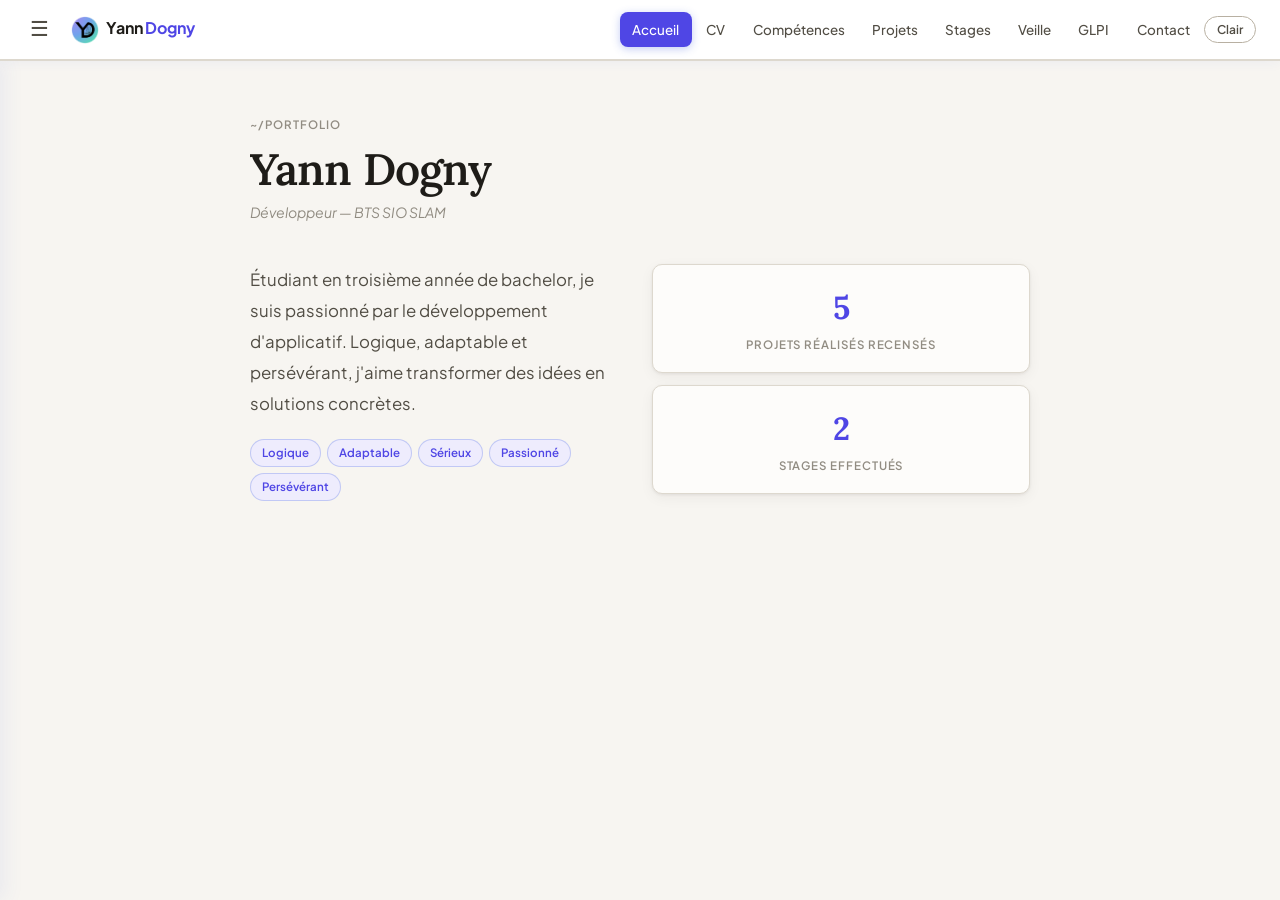
==== commit c132c40a: "Modif accueil" ====
--- a/index.html
+++ b/index.html
@@ -66,7 +66,7 @@
   <div style="display:grid;grid-template-columns:1fr 1fr;gap:1.5rem;margin-bottom:2.5rem">
     <div>
       <p style="font-size:1.05rem;color:var(--ink2);line-height:1.85;margin-bottom:1.25rem">
-        Étudiant en deuxième année de BTS SIO option SLAM, je suis passionné par le développement d'applications web et mobiles. Logique, adaptable et persévérant, j'aime transformer des idées en solutions concrètes.
+        Étudiant en troisième année de bachelor, je suis passionné par le développement d'applicatif. Logique, adaptable et persévérant, j'aime transformer des idées en solutions concrètes.
       </p>
       <div class="tags">
         <span class="tag accent">Logique</span>
--- a/style.css
+++ b/style.css
@@ -3,39 +3,39 @@
 *, *::before, *::after { box-sizing: border-box; margin: 0; padding: 0; }
 
 :root {
-  /* ── Palette principale ── */
-  --bg:          #F5F7FA;
-  --bg2:         #FFFFFF;
-  --bg3:         #EEF1F7;
-  --border:      #DDE2EE;
-  --border2:     #B8C2DC;
-
-  /* ── Texte ── */
-  --ink:         #1A1E2E;
-  --ink2:        #4A5068;
-  --ink3:        #8A90A8;
-
-  /* ── Accent principal : bleu indigo ── */
-  --accent:      #3B5BDB;
-  --accent-bg:   #EEF2FF;
-  --accent2:     #1E40AF;
-
-  /* ── Accent secondaire : violet ── */
+  /* ── Palette principale — clair chaud (crème & slate) ── */
+  --bg:          #F7F5F1;        /* fond crème très doux */
+  --bg2:         #FDFCFA;        /* cartes blanc cassé */
+  --bg3:         #EDEAE3;        /* fond alterné sable */
+  --border:      #DDD8CE;        /* bordures sable clair */
+  --border2:     #B8B0A2;        /* bordures plus marquées */
+
+  /* ── Texte — brun ardoise ── */
+  --ink:         #1E1C18;        /* quasi-noir chaud */
+  --ink2:        #514D44;        /* gris-brun */
+  --ink3:        #918C82;        /* gris sable */
+
+  /* ── Accent principal : indigo teinté bordeaux ── */
+  --accent:      #4F46E5;        /* indigo vif */
+  --accent-bg:   #EEECFD;        /* fond accent très pâle mauve */
+  --accent2:     #3730A3;        /* indigo foncé */
+
+  /* ── Accent secondaire : violet prune ── */
   --purple:      #7C3AED;
-  --purple-bg:   #F3EEFF;
-
-  /* ── Accent tertiaire : teal ── */
-  --teal:        #0E9488;
-  --teal-bg:     #ECFDF8;
+  --purple-bg:   #F5F0FF;
+
+  /* ── Accent tertiaire : vert sauge ── */
+  --teal:        #0F766E;        /* teal légèrement plus foncé */
+  --teal-bg:     #F0FDF9;
 
   /* ── Blocs compétences ── */
-  --bloc1-bg:    #EEF2FF;  --bloc1-txt: #3B5BDB;
-  --bloc2-bg:    #ECFDF8;  --bloc2-txt: #0E9488;
+  --bloc1-bg:    #EEECFD;  --bloc1-txt: #4F46E5;
+  --bloc2-bg:    #F0FDF9;  --bloc2-txt: #0F766E;
   --bloc3-bg:    #FFF7ED;  --bloc3-txt: #C2410C;
 
   /* ── Tags ── */
-  --tag-bg:      #EEF1F7;
-  --tag-text:    #3B4468;
+  --tag-bg:      #EDEAE3;
+  --tag-text:    #3D3A30;
 
   /* ── Misc ── */
   --sidebar-w:   240px;
@@ -43,8 +43,8 @@
   --sans:        'Plus Jakarta Sans', system-ui, sans-serif;
   --serif:       'Lora', Georgia, serif;
   --radius:      10px;
-  --shadow:      0 1px 3px rgba(26,30,46,0.07), 0 4px 14px rgba(26,30,46,0.05);
-  --shadow-md:   0 4px 20px rgba(59,91,219,0.10);
+  --shadow:      0 1px 3px rgba(30,28,24,0.07), 0 4px 14px rgba(30,28,24,0.05);
+  --shadow-md:   0 4px 20px rgba(79,70,229,0.12);
 }
 
 html { scroll-behavior: smooth; }
@@ -450,10 +450,82 @@
 
 /* ───────────── RESPONSIVE ───────────── */
 @media (max-width:768px) {
+  /* ── Navigation ── */
   .topbar-nav { display:none; }
   .sidebar-toggle { display:flex; align-items:center; justify-content:center; }
-  .main { padding-left:1.25rem; padding-right:1.25rem; }
-}
+
+  /* ── Topbar plus compacte ── */
+  .topbar { padding:0 0.85rem; gap:0.6rem; }
+  .topbar-brand { font-size:0.9rem; }
+
+  /* ── Contenu pleine largeur ── */
+  .main {
+    padding-left:0.85rem;
+    padding-right:0.85rem;
+    padding-top:calc(var(--topbar-h) + 1.25rem);
+    padding-bottom:2rem;
+    max-width:100%;
+  }
+
+  /* ── En-têtes de page ── */
+  .page-header h1 { font-size:1.75rem; }
+  .page-header { margin-bottom:1.5rem; }
+
+  /* ── Grilles → une colonne ── */
+  .skill-grid       { grid-template-columns:1fr; }
+  .source-grid      { grid-template-columns:1fr; }
+  .analysis-grid    { grid-template-columns:1fr; }
+  .projects-grid    { grid-template-columns:1fr; }
+  .lang-grid        { grid-template-columns:1fr; }
+  .ticket-grid      { grid-template-columns:1fr; }
+  .contact-grid     { grid-template-columns:1fr; }
+
+  /* ── Cards sans marge latérale excessive ── */
+  .project-card     { padding:1.1rem; }
+  .card             { padding:1.1rem; }
+  .skill-block      { padding:1rem; }
+  .source-card      { padding:1rem; }
+
+  /* ── Tableaux : scroll horizontal ── */
+  .histo-table-wrap { overflow-x:auto; -webkit-overflow-scrolling:touch; }
+  .histo-table      { min-width:520px; }
+
+  /* ── Timeline : une colonne ── */
+  .timeline { padding-left:1rem; }
+  .tl-item::before { left:-1rem; }
+
+  /* ── Blocs compétences ── */
+  .comp-bloc-items  { padding:0.5rem 0.65rem; }
+  .comp-bloc-header { padding:0.45rem 0.65rem; flex-wrap:wrap; }
+
+  /* ── Accordéons ── */
+  summary { padding:0.8rem 1rem; font-size:0.85rem; }
+  .details-body { padding:0.75rem 1rem; }
+  .details-body ul li { font-size:0.82rem; }
+
+  /* ── Info table ── */
+  .info-table .info-row { flex-direction:column; gap:0.2rem; padding:0.65rem 1rem; }
+  .info-table .lbl { min-width:unset; }
+
+  /* ── Tags ─  wrap plus serré ── */
+  .tags { gap:0.3rem; }
+  .tag  { font-size:0.7rem; padding:0.2rem 0.55rem; }
+
+  /* ── Contact links ── */
+  .contact-link { padding:0.85rem 1rem; }
+
+  /* ── Sidebar (drawer) pleine hauteur ── */
+  .sidebar { width:min(280px, 88vw); }
+
+  /* ── Méthode steps ── */
+  .method-step { padding:0.75rem 0.9rem; }
+
+  /* ── Axes de veille : empilés ── */
+  .card [style*="grid-template-columns:repeat(3"] {
+    grid-template-columns:1fr !important;
+  }
+}
+
 @media (min-width:769px) {
   .sidebar-toggle { display:flex; align-items:center; justify-content:center; }
 }
@@ -463,40 +535,47 @@
    ═══════════════════════════════════════════════════════════════ */
 
 [data-theme="dark"] {
-  --bg:          #0F1117;
-  --bg2:         #171B26;
-  --bg3:         #1E2333;
-  --border:      rgba(255,255,255,0.08);
-  --border2:     rgba(255,255,255,0.15);
-
-  --ink:         #E8EAF2;
-  --ink2:        #9BA3BF;
-  --ink3:        #5A6080;
-
-  --accent:      #6B8EFF;
-  --accent-bg:   rgba(107,142,255,0.12);
-  --accent2:     #4A6FE8;
-
-  --purple:      #A78BFA;
-  --purple-bg:   rgba(167,139,250,0.12);
-
-  --teal:        #2DD4BF;
-  --teal-bg:     rgba(45,212,191,0.10);
-
-  --bloc1-bg:    rgba(107,142,255,0.10);  --bloc1-txt: #6B8EFF;
-  --bloc2-bg:    rgba(45,212,191,0.10);   --bloc2-txt: #2DD4BF;
-  --bloc3-bg:    rgba(251,146,60,0.10);   --bloc3-txt: #FB923C;
-
-  --tag-bg:      rgba(255,255,255,0.07);
-  --tag-text:    #9BA3BF;
-
-  --shadow:      0 1px 3px rgba(0,0,0,0.3), 0 4px 14px rgba(0,0,0,0.2);
-  --shadow-md:   0 4px 20px rgba(107,142,255,0.15);
+  /* ── Palette sombre — bleu marine profond teinté violet ── */
+  --bg:          #0D0F18;        /* fond marine très sombre */
+  --bg2:         #141624;        /* cartes bleu nuit */
+  --bg3:         #1A1D2E;        /* fond alterné légèrement plus clair */
+  --border:      rgba(180,185,220,0.09);   /* bordures bleutées subtiles */
+  --border2:     rgba(180,185,220,0.18);
+
+  /* ── Texte — bleu-blanc doux ── */
+  --ink:         #E2E4F0;        /* blanc teinté bleu */
+  --ink2:        #9198B8;        /* gris bleuté */
+  --ink3:        #525873;        /* gris-bleu foncé */
+
+  /* ── Accent principal : pervenche vive ── */
+  --accent:      #7B8FFF;        /* bleu-violet lumineux */
+  --accent-bg:   rgba(123,143,255,0.13);
+  --accent2:     #5B6FE8;
+
+  /* ── Accent secondaire : lavande ── */
+  --purple:      #B197FC;        /* violet plus doux */
+  --purple-bg:   rgba(177,151,252,0.12);
+
+  /* ── Accent tertiaire : cyan menthe ── */
+  --teal:        #34D9C3;        /* cyan légèrement plus vif */
+  --teal-bg:     rgba(52,217,195,0.10);
+
+  /* ── Blocs compétences ── */
+  --bloc1-bg:    rgba(123,143,255,0.11);  --bloc1-txt: #7B8FFF;
+  --bloc2-bg:    rgba(52,217,195,0.10);   --bloc2-txt: #34D9C3;
+  --bloc3-bg:    rgba(253,160,80,0.10);   --bloc3-txt: #FD9E4A;
+
+  /* ── Tags ── */
+  --tag-bg:      rgba(180,185,220,0.08);
+  --tag-text:    #9198B8;
+
+  --shadow:      0 1px 4px rgba(0,0,0,0.4), 0 4px 16px rgba(0,0,0,0.25);
+  --shadow-md:   0 4px 24px rgba(123,143,255,0.18);
 }
 
 /* Topbar dark */
 [data-theme="dark"] .topbar {
-  background: rgba(23,27,38,0.95);
+  background: rgba(13,15,24,0.96);
   box-shadow: 0 1px 0 var(--border), 0 2px 12px rgba(0,0,0,0.3);
 }
 
@@ -592,4 +671,4 @@
   height: 1px;
   background: var(--border);
   margin: 0.5rem 0.75rem;
-}
+}
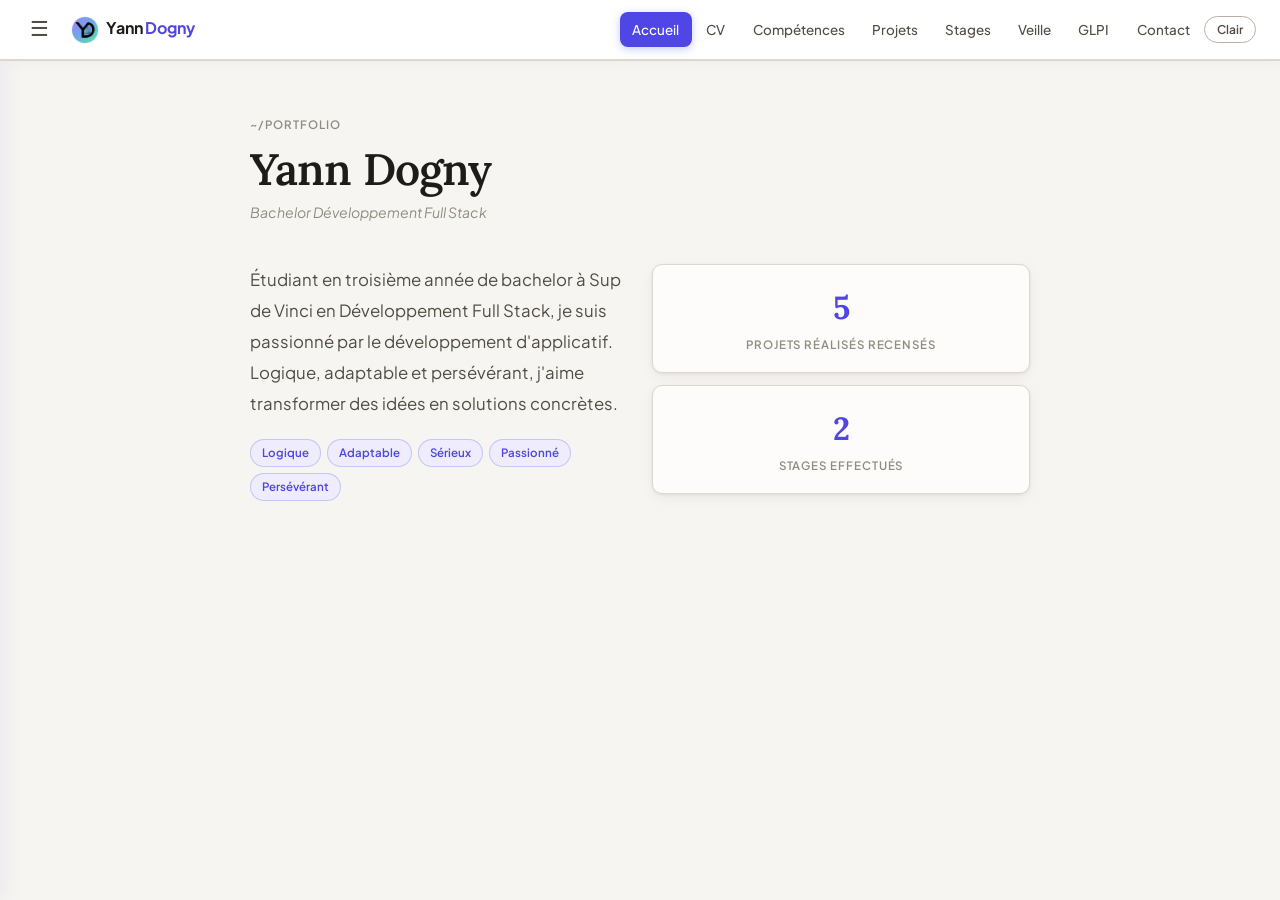
==== commit 18f1947d: "Modif accueil" ====
--- a/index.html
+++ b/index.html
@@ -60,13 +60,13 @@
   <div class="page-header" style="padding-top:1rem">
     <div class="breadcrumb">~/portfolio</div>
     <h1>Yann Dogny</h1>
-    <p class="sub">Développeur — BTS SIO SLAM</p>
+    <p class="sub">Bachelor Développement Full Stack</p>
   </div>
 
   <div style="display:grid;grid-template-columns:1fr 1fr;gap:1.5rem;margin-bottom:2.5rem">
     <div>
       <p style="font-size:1.05rem;color:var(--ink2);line-height:1.85;margin-bottom:1.25rem">
-        Étudiant en troisième année de bachelor, je suis passionné par le développement d'applicatif. Logique, adaptable et persévérant, j'aime transformer des idées en solutions concrètes.
+        Étudiant en troisième année de bachelor à Sup de Vinci en Développement Full Stack, je suis passionné par le développement d'applicatif. Logique, adaptable et persévérant, j'aime transformer des idées en solutions concrètes.
       </p>
       <div class="tags">
         <span class="tag accent">Logique</span>
